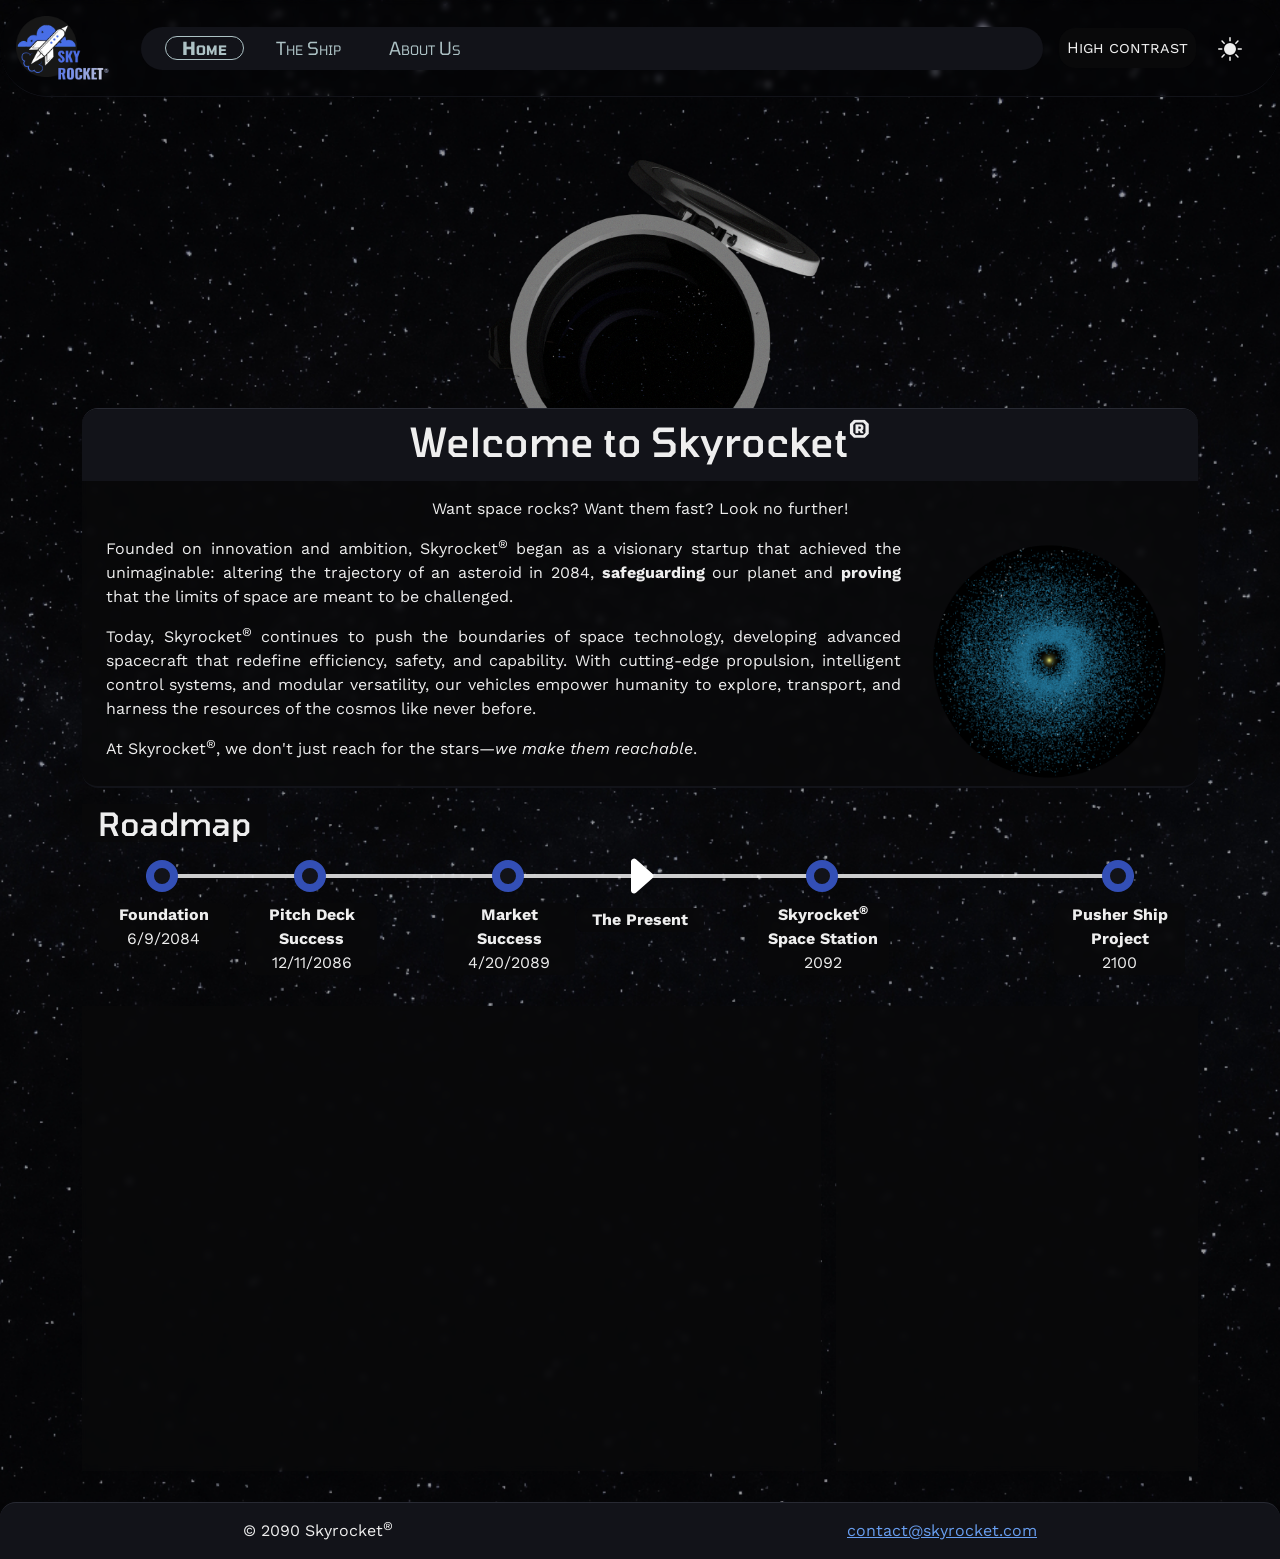
==== index.html @ cefab76b "Printability" ====
<!DOCTYPE html>
<html lang="en">
    <head>
        <meta charset="UTF-8">
        <meta name="viewport" content="width=device-width, initial-scale=1.0">
        
        <link href="https://cdn.jsdelivr.net/npm/bootstrap@5.3.8/dist/css/bootstrap.min.css" rel="stylesheet" integrity="sha384-sRIl4kxILFvY47J16cr9ZwB07vP4J8+LH7qKQnuqkuIAvNWLzeN8tE5YBujZqJLB" crossorigin="anonymous">
        <link rel="stylesheet" href="src/style.css">
        <link rel="stylesheet" href="src/print.css">
        <link rel="shortcut icon" href="./assets/imgs/Icon.png" type="image/x-icon">

        <title>Home - Skyrocket&reg;</title>
    </head>
    <body>
        <nav id="content-btn">
            <a href="#content">Skip to content</a>
        </nav>
        <header id="menu">
            <a href="index.html">
                <img src="./assets/imgs/Logo.png" alt="Image of the logo of Skyrocket&reg;" id="logo">
            </a>
            <nav>
                <ul>
                    <li class="active">
                        <a href="index.html">
                            <span>Home</span>
                            <svg xmlns="http://www.w3.org/2000/svg" width="32" height="32" fill="currentColor" class="bi bi-house-fill" viewBox="0 0 16 16">
                                <path d="M8.707 1.5a1 1 0 0 0-1.414 0L.646 8.146a.5.5 0 0 0 .708.708L8 2.207l6.646 6.647a.5.5 0 0 0 .708-.708L13 5.793V2.5a.5.5 0 0 0-.5-.5h-1a.5.5 0 0 0-.5.5v1.293z"/>
                                <path d="m8 3.293 6 6V13.5a1.5 1.5 0 0 1-1.5 1.5h-9A1.5 1.5 0 0 1 2 13.5V9.293z"/>
                            </svg>
                        </a>
                    </li>
                    <li>
                        <a href="the_ship.html">
                            <span>The Ship</span>
                            <svg xmlns="http://www.w3.org/2000/svg" width="32" height="32" fill="currentColor" class="bi bi-rocket-fill" viewBox="0 0 16 16">
                                <path d="M10.175 1.991c.81 1.312 1.583 3.43 1.778 6.819l1.5 1.83A2.5 2.5 0 0 1 14 12.202V15.5a.5.5 0 0 1-.9.3l-1.125-1.5c-.166-.222-.42-.4-.752-.57-.214-.108-.414-.192-.627-.282l-.196-.083C9.7 13.793 8.85 14 8 14s-1.7-.207-2.4-.635q-.101.044-.198.084c-.211.089-.411.173-.625.281-.332.17-.586.348-.752.57L2.9 15.8a.5.5 0 0 1-.9-.3v-3.298a2.5 2.5 0 0 1 .548-1.562l.004-.005L4.049 8.81c.197-3.323.969-5.434 1.774-6.756.466-.767.94-1.262 1.31-1.57a3.7 3.7 0 0 1 .601-.41A.55.55 0 0 1 8 0c.101 0 .17.027.25.064q.056.025.145.075c.118.066.277.167.463.315.373.297.85.779 1.317 1.537M9.5 6c0-1.105-.672-2-1.5-2s-1.5.895-1.5 2S7.172 8 8 8s1.5-.895 1.5-2"/>
                                <path d="M8 14.5c.5 0 .999-.046 1.479-.139L8.4 15.8a.5.5 0 0 1-.8 0l-1.079-1.439c.48.093.98.139 1.479.139"/>
                            </svg>
                        </a>
                    </li>
                    <li>
                        <a href="about_us.html">
                            <span>About Us</span>
                            <svg xmlns="http://www.w3.org/2000/svg" width="32" height="32" fill="currentColor" class="bi bi-building-fill" viewBox="0 0 16 16">
                                <path d="M3 0a1 1 0 0 0-1 1v14a1 1 0 0 0 1 1h3v-3.5a.5.5 0 0 1 .5-.5h3a.5.5 0 0 1 .5.5V16h3a1 1 0 0 0 1-1V1a1 1 0 0 0-1-1zm1 2.5a.5.5 0 0 1 .5-.5h1a.5.5 0 0 1 .5.5v1a.5.5 0 0 1-.5.5h-1a.5.5 0 0 1-.5-.5zm3 0a.5.5 0 0 1 .5-.5h1a.5.5 0 0 1 .5.5v1a.5.5 0 0 1-.5.5h-1a.5.5 0 0 1-.5-.5zm3.5-.5h1a.5.5 0 0 1 .5.5v1a.5.5 0 0 1-.5.5h-1a.5.5 0 0 1-.5-.5v-1a.5.5 0 0 1 .5-.5M4 5.5a.5.5 0 0 1 .5-.5h1a.5.5 0 0 1 .5.5v1a.5.5 0 0 1-.5.5h-1a.5.5 0 0 1-.5-.5zM7.5 5h1a.5.5 0 0 1 .5.5v1a.5.5 0 0 1-.5.5h-1a.5.5 0 0 1-.5-.5v-1a.5.5 0 0 1 .5-.5m2.5.5a.5.5 0 0 1 .5-.5h1a.5.5 0 0 1 .5.5v1a.5.5 0 0 1-.5.5h-1a.5.5 0 0 1-.5-.5zM4.5 8h1a.5.5 0 0 1 .5.5v1a.5.5 0 0 1-.5.5h-1a.5.5 0 0 1-.5-.5v-1a.5.5 0 0 1 .5-.5m2.5.5a.5.5 0 0 1 .5-.5h1a.5.5 0 0 1 .5.5v1a.5.5 0 0 1-.5.5h-1a.5.5 0 0 1-.5-.5zm3.5-.5h1a.5.5 0 0 1 .5.5v1a.5.5 0 0 1-.5.5h-1a.5.5 0 0 1-.5-.5v-1a.5.5 0 0 1 .5-.5"/>
                            </svg>
                        </a>
                    </li>
                </ul>
            </nav>
            <p>High contrast</p>
            <button id="high-contrast-btn" title="High contrast mode">
                <svg xmlns="http://www.w3.org/2000/svg" width="24" height="24" fill="currentColor" class="bi bi-sun-fill" viewBox="0 0 16 16">
                    <path d="M8 12a4 4 0 1 0 0-8 4 4 0 0 0 0 8M8 0a.5.5 0 0 1 .5.5v2a.5.5 0 0 1-1 0v-2A.5.5 0 0 1 8 0m0 13a.5.5 0 0 1 .5.5v2a.5.5 0 0 1-1 0v-2A.5.5 0 0 1 8 13m8-5a.5.5 0 0 1-.5.5h-2a.5.5 0 0 1 0-1h2a.5.5 0 0 1 .5.5M3 8a.5.5 0 0 1-.5.5h-2a.5.5 0 0 1 0-1h2A.5.5 0 0 1 3 8m10.657-5.657a.5.5 0 0 1 0 .707l-1.414 1.415a.5.5 0 1 1-.707-.708l1.414-1.414a.5.5 0 0 1 .707 0m-9.193 9.193a.5.5 0 0 1 0 .707L3.05 13.657a.5.5 0 0 1-.707-.707l1.414-1.414a.5.5 0 0 1 .707 0m9.193 2.121a.5.5 0 0 1-.707 0l-1.414-1.414a.5.5 0 0 1 .707-.707l1.414 1.414a.5.5 0 0 1 0 .707M4.464 4.465a.5.5 0 0 1-.707 0L2.343 3.05a.5.5 0 1 1 .707-.707l1.414 1.414a.5.5 0 0 1 0 .708"/>
                </svg>
            </button>
        </header>

        <main id="content" class="container">
            <div class="row g-3 border-xl">

                <div class="d-none d-lg-block lens">
                    <img src="./assets/imgs/Lens.png" alt="Image of a lens of the Laser Beam">
                    <img src="./assets/imgs/LensActive.png" alt="Image of a lens of the Laser Beam while active">
                </div>
                <div class="col-12">

                    <section class="section-card text-justify">
                        <header>
                            <h1>Welcome to Skyrocket<sup>&reg;</sup></h1>
                        </header>
                        <div class="px-4 mt-3 row">
                            <p class="text-center">Want space rocks? Want them fast? Look no further!</p>
                            <div class="col-12 col-lg-9">
                                <p>Founded on innovation and ambition, Skyrocket<sup>&reg;</sup> began as a visionary startup that achieved the unimaginable: altering the trajectory of an asteroid in 2084, <strong>safeguarding</strong> our planet and <strong>proving</strong> that the limits of space are meant to be challenged.</p>
                                <p>Today, Skyrocket<sup>&reg;</sup> continues to push the boundaries of space technology, developing advanced spacecraft that redefine efficiency, safety, and capability. With cutting-edge propulsion, intelligent control systems, and modular versatility, our vehicles empower humanity to explore, transport, and harness the resources of the cosmos like never before.</p>
                                <p>At Skyrocket<sup>&reg;</sup>, we don't just reach for the stars—<em>we make them reachable</em>.</p>
                            </div>
                            <div class="col-12 col-lg-3">
                                <a href="./assets/imgs/Asteroids.png" target="_blank" class="zoom-image">
                                    <img src="./assets/imgs/Asteroids.png" alt="Image that highlights the asteroids of the Solar System" class="img-fluid h-100 d-block m-auto">
                                </a>
                            </div>
                        </div>
                    </section>
                </div>

                <section class="col-12">
                    <header class="blur-bg">
                        <h2>Roadmap</h2>
                    </header>
                    <div class="roadmap">
                        <hr id="timeline-horizontal">
                        <div id="timeline-vertical"></div>
                        <article class="event event-point" id="event1">
                            <div class="event-description">
                                <p>Foundation</p>
                                <p><time datetime="2084-06-09">6/9/2084</time></p>
                            </div>
                        </article>
                        <article class="event event-point" id="event2">
                            <div class="event-description">
                                <p>Pitch Deck Success</p>
                                <p><time datetime="2086-12-11">12/11/2086</time></p>
                            </div>
                        </article>
                        <article class="event event-point" id="event3">
                            <div class="event-description">
                                <p>Market Success</p>
                                <p><time datetime="2089-04-20">4/20/2089</time></p>
                            </div>
                        </article>
                        <article class="event" id="event-current">
                            <svg xmlns="http://www.w3.org/2000/svg" width="16" height="16" class="bi bi-caret-right-fill dont-print" viewBox="0 0 16 16">
                                <path d="m12.14 8.753-5.482 4.796c-.646.566-1.658.106-1.658-.753V3.204a1 1 0 0 1 1.659-.753l5.48 4.796a1 1 0 0 1 0 1.506z"/>
                            </svg>
                            <div class="event-description">
                                <p>The Present</p>
                            </div>
                        </article>
                        <article class="event event-point" id="event4">
                            <div class="event-description">
                                <p>Skyrocket<sup>&reg;</sup> Space Station</p>
                                <p><time datetime="2092">2092</time></p>
                            </div>
                        </article>
                        <article class="event event-point" id="event5">
                            <div class="event-description">
                                <p>Pusher Ship Project</p>
                                <p><time datetime="2100">2100</time></p>
                            </div>
                        </article>
                    </div>
                </section>
                
                <div class="col-12 col-xl-8">
                    <section class="section-card">
                        <header>
                            <h2>Our Product</h2>
                        </header>
                        <div class="row g-0">
                            <div class="col-12 col-lg-7">
                                <a href="./assets/imgs/Spaceship-BeautyShot.png" target="_blank" class="zoom-image">
                                    <img src="./assets/imgs/Spaceship-BeautyShot.png" alt="Image of the advertised spaceship" class="img-fluid h-100 content-border object-fit-cover">
                                </a>
                            </div>
                            <div class="col-12 col-lg-5 px-4">
                                <h3 class="mt-2">Flux Overflow</h3>
                                <p>The Flux Overflow class deep space unmanned mining-transportation space vehicle is the <strong>most cost-efficient</strong> ship on the market.</p>
                                <ul>
                                    <li>Nuclear propulsion</li>
                                    <li><abbr title="Artificial Intelligence">AI</abbr> & manual control</li>
                                    <li>20 km/s <abbr title="Change in velocity">&Delta;v</abbr></li>
                                    <li>Push & tug engine modes</li>
                                    <li>Retractable radiators</li>
                                </ul>
                            </div>
                        </div>
                    </section>
                </div>

                <div class="col-md-6 mx-auto col-xl-4">
                    <section class="section-card">
                        <header>
                            <h2>Our Offers</h2>
                        </header>
                        <div class="px-4 pt-2">
                            <p class="mb-0">Now <strong>only</strong></p>
                            <p class="ms-5 mb-2"><span class="cost-text"><strong>$4200M</strong></span> per ship</p>
                            <button class="button buy-button ms-5">BUY</button>
                            <hr>
                            <p class="mb-0">Or rent it for</p>
                            <p class="cost-text ms-5 mb-2"><strong>$1.5M/day*</strong></p>
                            <button class="button rent-button ms-5">RENT</button>
                            <p class="footnote mt-3">*Potential post-rent repair costs not accounted.</p>
                        </div>
                    </section>
                </div>

            </div>
        </main>

        <footer>
            <p>&copy; 2090 Skyrocket<sup>&reg;</sup></p>
            <address>
                <a href="mailto:contact@skyrocket.com">contact@skyrocket.com</a>
            </address>
        </footer>

        <script src="https://cdn.jsdelivr.net/npm/bootstrap@5.3.8/dist/js/bootstrap.bundle.min.js" integrity="sha384-FKyoEForCGlyvwx9Hj09JcYn3nv7wiPVlz7YYwJrWVcXK/BmnVDxM+D2scQbITxI" crossorigin="anonymous"></script>
        <script src="src/main.js"></script>
    </body>
</html>
---- src/style.css ----
/* Fonts import */
@import url('https://fonts.googleapis.com/css2?family=Libre+Barcode+128+Text&family=Tomorrow:ital,wght@0,400;0,700;1,400;1,700&family=Work+Sans:ital,wght@0,100..900;1,100..900&display=swap');

/* md from below: 767px */
/* lg from below: 991px */
/* lg from above: 992px */

/* #region Variables */
:root
{
    --bg-color: #09090A;
    --bg-color-transparent: rgba(9, 9, 10, 0.8);
    --bg-dark-grey-color: #121319;
    --bg-light-grey-color: #282a33;

    --text-color: #eee;
    --text-muted-color: #adc2c5;

    --primary-dark-color: #334fb6;
    --primary-color: #689ef0;
    --primary-light-color: #85dbf5;

    --secondary-color: #a675e7;

    --transition-length: 150ms;

    --font-size: 1rem;
    --font-size-large: 1.125rem;
    --font-size-giga: 3rem;

    --font: "Work Sans", Arial, sans-serif;
    --font-futuristic: "Tomorrow", Arial, sans-serif;
    --font-barcode: "Libre Barcode 128 Text", Arial, sans-serif;

    --bg-blur: blur(.2rem);

    --timeline-border-color: white;
}
.high-contrast
{
    --bg-color-transparent: rgba(0, 0, 0, 1);
    
    --text-color: #4cecff;
    --text-muted-color: #00ccff;
    
    --primary-dark-color: #ff8800;
    --primary-color: #ffa600;
    --primary-light-color: #ffee00;

    --font-size: 1.125rem;
    --font-size-large: 1.25rem;
}
/* #endregion */

/* #region Global */
::selection
{
    background-color: var(--primary-color);
    color: #000;
}
.high-contrast ::selection
{
    background-color: var(--primary-color);
}

body
{
    display: flex;
    flex-direction: column;
    min-height: 100vh;

    background-color: var(--bg-color); /* Ha nem töltene be a kép, az ember nem fog megvakulni. */
    background-image: url(./../assets/imgs/Space.jpg);
    background-position: top;
    background-size: cover;

    color: var(--text-color);
    font-family: var(--font);
}
main
{
    /* A footer így mindig legalul lesz. */
    flex: 1;
}

h1, h2, h3, nav
{
    font-family: var(--font-futuristic);
}
p, a, li
{
    font-size: var(--font-size);
}
.high-contrast h1, .high-contrast h2, .high-contrast h3
{
    color: var(--primary-light-color);
}
/* #endregion */

#content
{
    margin-top: 3rem;
}
#content-btn a
{
    position: absolute;
    left    : -9999px;
    margin-left: 5rem;
    font-size: var(--font-size-large);
}
#content-btn a:focus
{
    position: static;
}

.section-card
{
    border-bottom: .15rem solid var(--bg-dark-grey-color);
    border-top: .1rem solid var(--bg-light-grey-color);
    border-radius: 1rem;
    height: 100%;
    
    overflow: hidden;
    background-color: var(--bg-color-transparent);
    backdrop-filter: var(--bg-blur);
}
.high-contrast .section-card
{
    border-color: white;
}
.section-card header
{
    padding: .5rem;

    background-color: var(--bg-dark-grey-color);
    text-align: center;
}
.blur-bg
{
    width: fit-content;
    padding: 0 1rem;
    
    background-color: var(--bg-color-transparent);
    backdrop-filter: var(--bg-blur);
}
.content-border
{
    border: 1px inset var(--bg-light-grey-color);
}
.text-justify
{
    text-align: justify;
}

hr
{
    border-top: .3rem dashed var(--bg-light-grey-color);
    border-radius: 1rem;
    opacity: .5;
}

/* Links */
a:link
{
    color: var(--primary-color);
}
a:visited
{
    color: var(--secondary-color);
}
a:hover, a:active
{
    color: var(--primary-light-color);
}

footer
{
    display: flex;
    justify-content: space-around;
    width: 100%;
    padding: 1rem;
    margin-top: 2rem;
    border-top: .1rem solid var(--bg-light-grey-color);
    border-top-left-radius: 1rem;
    border-top-right-radius: 1rem;

    background-color: var(--bg-dark-grey-color);
}
footer p, footer address
{
    margin: 0;
}

video
{
    width: 100%;
}

.zoom-image:hover img
{
    opacity: .8;
    border: 1px solid white;

    cursor: zoom-in;
}

/* #region About Us */
form
{
    width: fit-content;
    margin: auto;
}
input, textarea
{
    padding: .2rem .5rem;
    border: none;
    border-top: .1rem solid var(--bg-light-grey-color);
    border-bottom: .15rem solid var(--bg-light-grey-color);
    border-radius: .5rem;
    max-width: 40rem;

    color: var(--text-color);
    background-color: var(--bg-dark-grey-color);
}
textarea
{
    width: 100%;
    min-height: 7rem;
}
::placeholder
{
    color: var(--text-muted-color);
}
input[type=submit]
{
    display: block;
    margin-left: auto;
    padding: .5rem 3rem;
    width: fit-content;

    background-color: var(--primary-dark-color);
}
input[type=submit]:hover
{
    background-color: var(--primary-color);
}
.high-contrast input[type=submit]
{
    color: #000;
}
.vertical-group
{
    display: flex;
    flex-direction: column;
    align-items: start;
}
.horizontal-group
{
    display: flex;
}
.horizontal-group label
{
    margin-left: .5rem;
}
/* #endregion */

/* #region The Ship */
figure
{
    display: flex;
    flex-direction: column;
    justify-content: center;
}
figcaption
{
    margin-top: 1rem;

    color: var(--text-muted-color);
    text-align: end;
}
@media screen and (max-width: 767px)
{
    figure
    {
        position: relative;
        max-height: 10rem;
        overflow: hidden;
    }
    figcaption
    {
        position: absolute;
        top: 0;
        left: 1rem;
        padding: .5rem;
        border-radius: .5rem;
        width: 80%;

        color: var(--text-color);
        text-align: start;
        background-color: var(--bg-color-transparent);
        backdrop-filter: var(--bg-blur);
    }
}

details
{
    margin-bottom: 1rem;
}
summary
{
    border-radius: .5rem;
    padding: 0 .5rem;

    transition: var(--transition-length);
    background-color: var(--bg-dark-grey-color);
}
summary:hover, summary:focus
{
    background-color: var(--bg-light-grey-color);
}

table, th, td
{
    border: 1px solid white;
}
th, td
{
    padding: .5rem;
    min-width: 6rem;
}
thead th
{
    text-align: end;
}
tbody td
{
    text-align: center;
}
caption
{
    color: var(--text-color);
}

/* #endregion */

/* #region Offers */
.section-card p.footnote
{
    color: var(--text-muted-color);
    text-align: end;
    font-style: italic;
}

.cost-text
{
    font-family: var(--font-futuristic);
    font-size: var(--font-size-large);
    letter-spacing: .2rem;
}
.button
{
    border: none;
    border-radius: .5rem;
    
    transition: var(--transition-length);

    color: var(--text-color);
    font-family: var(--font-barcode);
    font-size: var(--font-size-giga);
}
.buy-button
{
    padding: .2rem 4rem;
    background-color: var(--primary-dark-color);
}
.buy-button:hover
{
    background-color: var(--primary-color);
}
.high-contrast .buy-button
{
    color: #000;
}
.high-contrast .button
{
    font-family: var(--font-futuristic);
    font-weight: bold;
}
.rent-button
{
    padding: 0 4rem;
    border: .2rem solid var(--primary-dark-color);
    background-color: var(--bg-color);
}
.rent-button:hover
{
    border-color: var(--primary-color);
    background-color: var(--bg-light-grey-color);
}
/* #endregion */

/* #region Navbar */
#menu
{
    position: sticky;
    top: 0;
    margin: 0 0rem;
    display: flex;
    align-items: center;

    z-index: 1;
    user-select: none;

    backdrop-filter: var(--bg-blur);
    border-bottom: .1rem solid var(--bg-dark-grey-color);
    border-radius: 3rem;
    text-wrap: nowrap;
}
#logo:hover
{
    transition: var(--transition-length);
    opacity: .9;
    filter: drop-shadow(0 0 1.5rem var(--primary-dark-color));
}
#menu img
{
    height: 4rem;
    margin: 1rem;
}

nav
{
    width: 100%;
}
nav ul
{
    display: flex;
    gap: 1rem;

    margin: 0 1rem;
    padding: .5rem 1.5rem;
    border-radius: 2rem;

    background-color: var(--bg-dark-grey-color);
}
nav li
{
    list-style-type: none;
    display: inline-block;
}
nav a:link, nav a:visited
{
    padding: 0 1rem;
    border-radius: 1rem;

    color: var(--text-muted-color);
    font-variant: small-caps;
    font-size: var(--font-size-large);
    text-decoration: none;
}
nav a:hover, nav a:active
{
    color: var(--text-color);
}
nav li.active a
{
    font-weight: bold;
    border: .1rem solid var(--text-muted-color);
}
nav li a svg
{
    display: none;
}

#menu p
{
    position: relative;
    top: .5rem;
    margin-right: 1rem;
    padding: .5rem;
    border-radius: 1rem;

    background-color: var(--bg-color);
    font-variant: small-caps;
    text-align: end;
}
#high-contrast-btn
{
    margin-right: 2rem;
    border: none;

    background-color: transparent;
    color: var(--text-color);
}
#high-contrast-btn:hover
{
    color: var(--primary-light-color);
}

@media screen and (max-width: 767px)
{
    #menu
    {
        position: fixed;
        top: auto;
        bottom: 0;
        width: 100%;

        border-top: .15rem solid var(--bg-light-grey-color);
    }
    #menu p
    {
        display: none;
    }
    #menu img
    {
        height: 2rem;
        margin: .5rem;
    }

    nav ul
    {
        gap: 0;
        justify-content: space-around;
    }
    nav a:link, nav a:visited
    {
        padding: 0;
    }
    nav li.active a
    {
        border: none;
    }
    nav a span
    {
        display: none;
    }
    nav li.active
    {
        border: .2rem solid var(--text-muted-color);
    }
    nav li
    {
        padding: .3rem;
        border: .2rem solid transparent;
        border-radius: 100%;
    }
    nav li a svg
    {
        display: block;
    }

    footer
    {
        padding-bottom: 5rem;
    }
}
/* #endregion */

/* #region Lens images */
.lens
{
    padding: 0;
    position: relative;
    bottom: -1rem;
    display: block;
    margin: auto;
    width: 33%;
}
.lens img
{
    display: block;
    width: 100%;
    margin: auto;
}
.lens img:last-of-type
{
    position: absolute;
    top: 0;
    left: 0;

    opacity: 0;
    transition: var(--transition-length);
}
.lens img:last-of-type:hover
{
    opacity: 1;
}
/* #endregion */

/* #region Roadmap */
.event .event-description p:first-of-type
{
    font-weight: bold;
}
@media screen and (max-width: 991px)
{
    .roadmap
    {
        position: relative;
        margin: 0 1rem 2rem 1rem;
    }
    .roadmap #timeline-horizontal
    {
        display: none;
    }
    #timeline-vertical
    {
        position: absolute;
        width: .4rem;
        height: calc(3rem + 4rem * 5);
        border-radius: 1rem;

        background-color: var(--timeline-border-color);
        opacity: .8;
    }
    .event
    {
        margin-left: 1rem;
        border-radius: .5rem;

        background-color: var(--bg-color-transparent);
        backdrop-filter: var(--bg-blur);
    }
    #event-current svg
    {
        display: none;
    }
    .event .event-description
    {
        padding: .5rem;
        border-bottom: .1rem solid var(--bg-light-grey-color);
        border-radius: .5rem;
    }
    .event .event-description p
    {
        margin: 0;
    }
}
@media screen and (min-width: 992px)
{
    .roadmap
    {
        position: relative;
        margin: 2rem 4rem 7rem 4rem;
    }
    .roadmap #timeline-horizontal
    {
        display: block;
        border-color: var(--timeline-border-color);
        border-style: solid;
        opacity: .8;
    }
    .event-point
    {
        border-radius: 100%;

        background-color: var(--bg-dark-grey-color);
        border: .5rem solid var(--primary-dark-color);
    }
    .event
    {
        position: absolute;
        top: -.9rem;
        width: 2rem;
        height: 2rem;
    }
    .event .event-description
    {
        position: relative;
        top: 2.2rem;
        left: -3.5rem;
        width: 8.2rem;
        border-radius: .5rem;
        
        background-color: var(--bg-color-transparent);
        backdrop-filter: var(--bg-blur);
    }
    .event .event-description p
    {
        margin: 0;
        padding: 0 .2rem;

        text-align: center;
    }
    #event-current
    {
        left: calc(50% - 1rem);
    }
    #event-current .event-description
    {
        position: relative;
        top: 0;
        left: -3rem;
        width: 8rem;
        border-radius: .5rem;

        background-color: var(--bg-color-transparent);
        backdrop-filter: var(--bg-blur);
    }
    #event-current .event-description p
    {
        margin: 0;
        padding: 0 .2rem;

        text-align: center;
        font-weight: bold;
    }
    #event-current svg
    {
        width: 3rem;
        height: 3rem;
        position: relative;
        top: -.5rem;
        left: calc(50% - 1.5rem);
        
        fill: var(--timeline-border-color);
    }
    #event1
    {
        left: 0;
    }
    #event2
    {
        left: calc(15%);
    }
    #event3
    {
        left: calc(35%);
    }
    #event4
    {
        left: calc(70% - 2rem);
    }
    #event5
    {
        left: calc(100% - 2rem);
    }
}
/* #endregion */
---- src/print.css ----
@media print
{
    img
    {
        margin: auto;
        max-height: 15rem;
        width: fit-content;
    }
    table, td, th
    {
        border: .2rem solid black;
    }

    .dont-print, #menu, footer, video
    {
        display: none;
    }
    .rent-button
    {
        border: none;
    }

    .event .event-description
    {
        padding: 0;
    }
    #content-btn
    {
        display: none;
    }
    #content
    {
        margin-top: 0;
    }
}
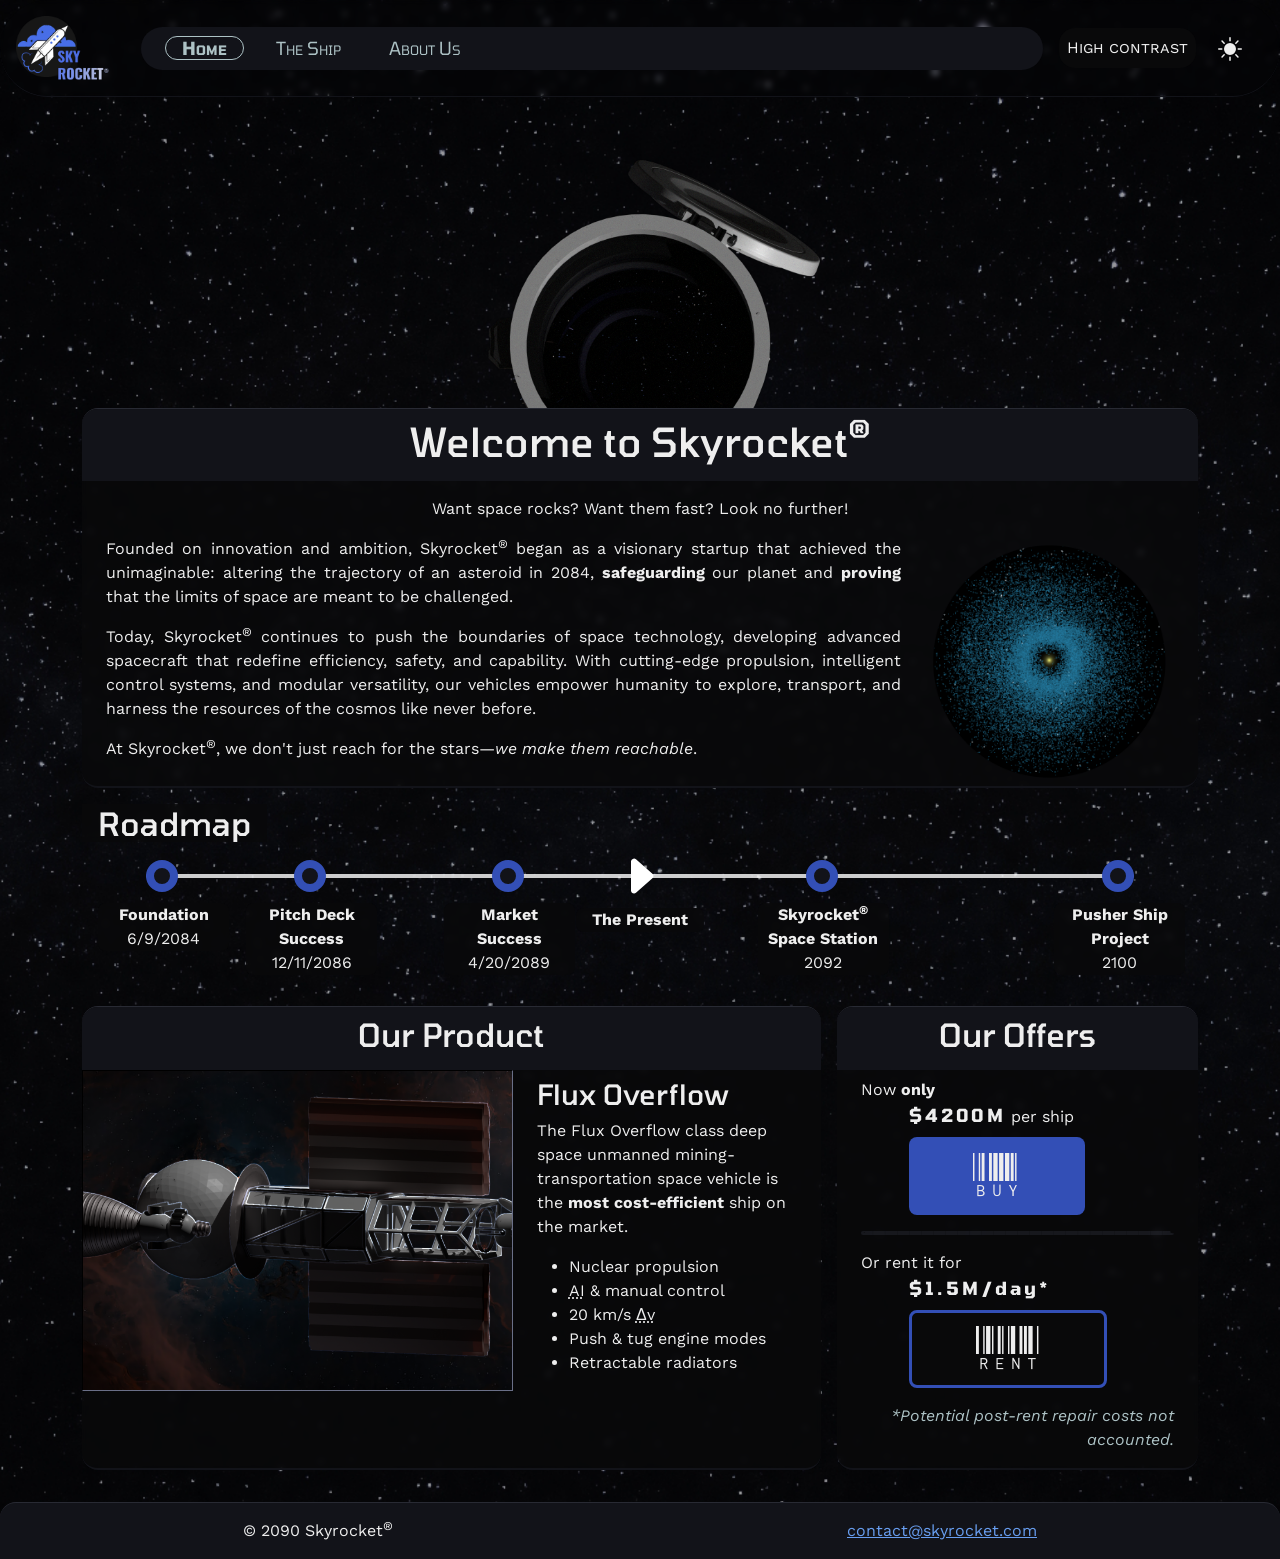
==== commit b5b61dbf: "Fixing things" ====
--- a/index.html
+++ b/index.html
@@ -64,8 +64,8 @@
                     <img src="./assets/imgs/Lens.png" alt="Image of a lens of the Laser Beam">
                     <img src="./assets/imgs/LensActive.png" alt="Image of a lens of the Laser Beam while active">
                 </div>
-                <div class="col-12">
 
+                <article class="col-12">
                     <section class="section-card text-justify">
                         <header>
                             <h1>Welcome to Skyrocket<sup>&reg;</sup></h1>
@@ -79,12 +79,12 @@
                             </div>
                             <div class="col-12 col-lg-3">
                                 <a href="./assets/imgs/Asteroids.png" target="_blank" class="zoom-image">
-                                    <img src="./assets/imgs/Asteroids.png" alt="Image that highlights the asteroids of the Solar System" class="img-fluid h-100 d-block m-auto">
+                                    <img src="./assets/imgs/Asteroids.png" alt="Image that highlights the asteroids of the Solar System" class="img-fluid d-block m-auto">
                                 </a>
                             </div>
                         </div>
                     </section>
-                </div>
+                </article>
 
                 <section class="col-12">
                     <header class="blur-bg">
@@ -134,7 +134,7 @@
                     </div>
                 </section>
                 
-                <div class="col-12 col-xl-8">
+                <article class="col-12 col-xl-8">
                     <section class="section-card">
                         <header>
                             <h2>Our Product</h2>
@@ -158,9 +158,9 @@
                             </div>
                         </div>
                     </section>
-                </div>
+                </article>
 
-                <div class="col-md-6 mx-auto col-xl-4">
+                <article class="col-md-6 mx-auto col-xl-4">
                     <section class="section-card">
                         <header>
                             <h2>Our Offers</h2>
@@ -176,7 +176,7 @@
                             <p class="footnote mt-3">*Potential post-rent repair costs not accounted.</p>
                         </div>
                     </section>
-                </div>
+                </article>
 
             </div>
         </main>
--- a/src/style.css
+++ b/src/style.css
@@ -233,8 +233,6 @@
 }
 input[type=submit]
 {
-    display: block;
-    margin-left: auto;
     padding: .5rem 3rem;
     width: fit-content;
 
@@ -247,6 +245,24 @@
 .high-contrast input[type=submit]
 {
     color: #000;
+}
+input[type=button]
+{
+    padding: .3rem 2rem;
+    border: .2rem solid var(--text-color);
+    background-color: var(--bg-color);
+}
+input[type=button]:hover
+{
+    border-color: var(--text-muted-color);
+    background-color: var(--bg-dark-grey-color);
+}
+.button-group
+{
+    display: flex;
+    flex-wrap: wrap;
+    justify-content: end;
+    gap: 1rem;
 }
 .vertical-group
 {
--- a/src/print.css
+++ b/src/print.css
@@ -4,7 +4,7 @@
     {
         margin: auto;
         max-height: 15rem;
-        width: fit-content;
+        max-width: 15rem;
     }
     table, td, th
     {
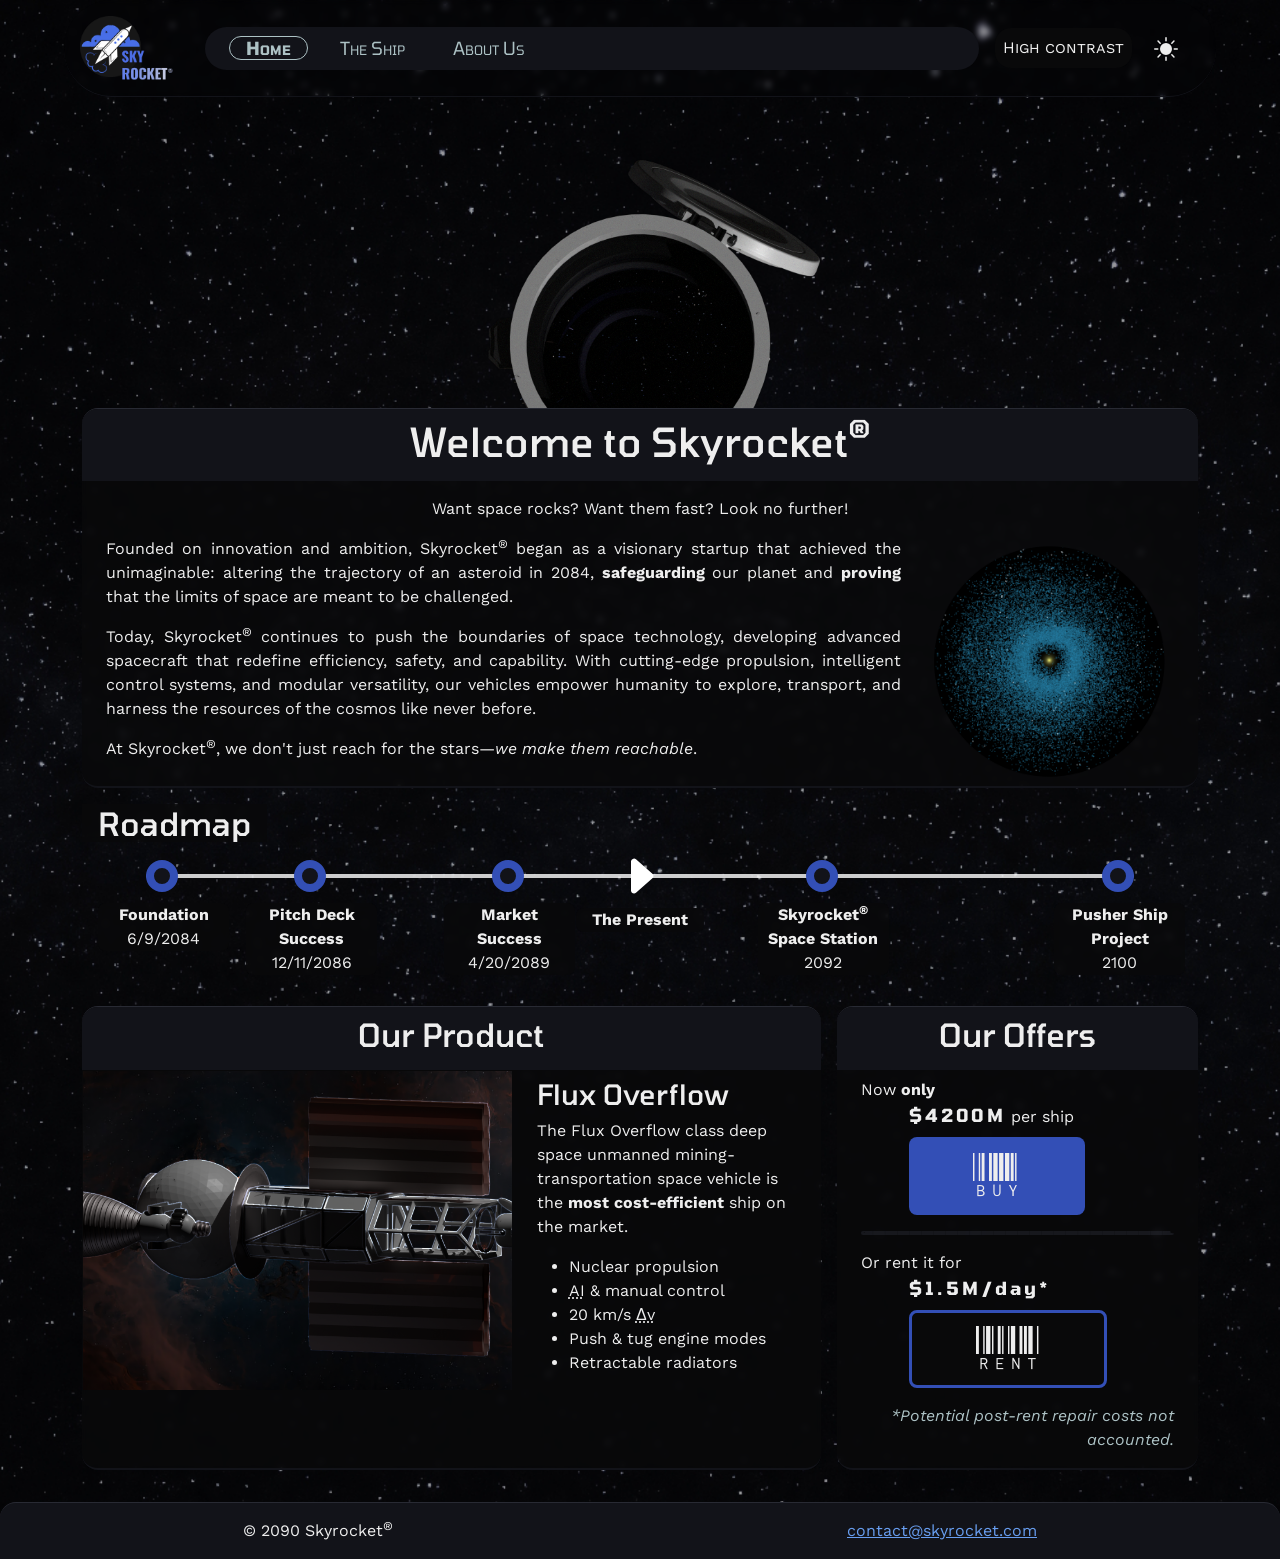
==== commit f7491d8c: "Starting Bootstrap fix" ====
--- a/index.html
+++ b/index.html
@@ -57,7 +57,7 @@
             </button>
         </header>
 
-        <main id="content" class="container">
+        <main id="content" class="container-fluid container-lg">
             <div class="row g-3 border-xl">
 
                 <div class="d-none d-lg-block lens">
--- a/src/style.css
+++ b/src/style.css
@@ -196,10 +196,14 @@
     width: 100%;
 }
 
+.zoom-image img
+{
+    border: .1rem solid transparent;
+}
 .zoom-image:hover img
 {
     opacity: .8;
-    border: 1px solid white;
+    border: .1rem solid white;
 
     cursor: zoom-in;
 }
@@ -569,6 +573,13 @@
     footer
     {
         padding-bottom: 5rem;
+    }
+}
+@media screen and (min-width: 992px)
+{
+    #menu
+    {
+        margin: 0 4rem;
     }
 }
 /* #endregion */
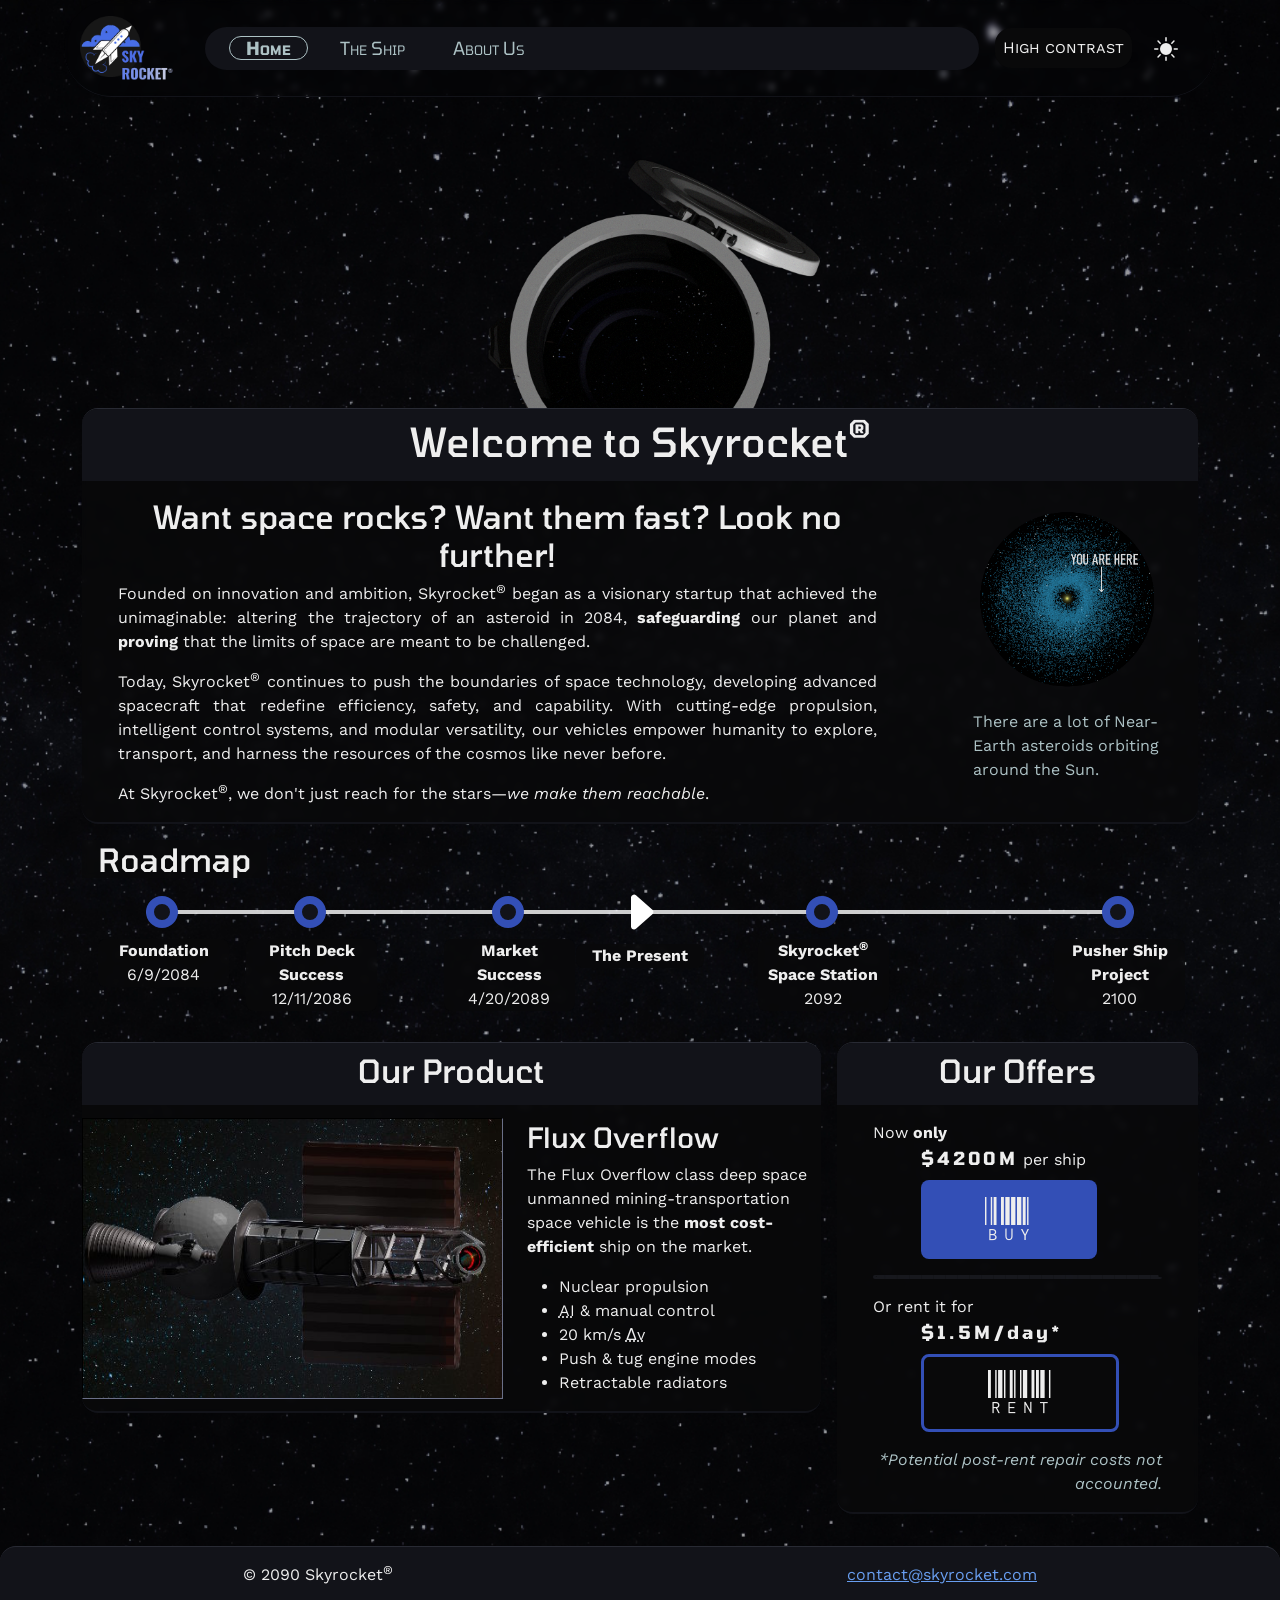
==== commit 1f31e106: "Fixing the home page" ====
--- a/index.html
+++ b/index.html
@@ -58,95 +58,102 @@
         </header>
 
         <main id="content" class="container-fluid container-lg">
-            <div class="row g-3 border-xl">
-
-                <div class="d-none d-lg-block lens">
+            <div class="row g-3">
+
+                <!-- Interactive laser lens visual -->
+                <div class="col-12 d-none d-lg-block lens">
                     <img src="./assets/imgs/Lens.png" alt="Image of a lens of the Laser Beam">
                     <img src="./assets/imgs/LensActive.png" alt="Image of a lens of the Laser Beam while active">
-                </div>
-
-                <article class="col-12">
-                    <section class="section-card text-justify">
-                        <header>
-                            <h1>Welcome to Skyrocket<sup>&reg;</sup></h1>
-                        </header>
-                        <div class="px-4 mt-3 row">
-                            <p class="text-center">Want space rocks? Want them fast? Look no further!</p>
-                            <div class="col-12 col-lg-9">
+                </div> <!-- col -->
+
+                <!-- Introduction -->
+                <div class="col-12">
+                    <article class="content-card text-justify">
+                        <div class="row">
+                            <header class="col-12">
+                                <h1>Welcome to Skyrocket<sup>&reg;</sup></h1>
+                            </header> <!-- col -->
+                            <section class="col-12 col-lg-9 px-5 pt-3">
+                                <h2 class="text-center">Want space rocks? Want them fast? Look no further!</h2>
                                 <p>Founded on innovation and ambition, Skyrocket<sup>&reg;</sup> began as a visionary startup that achieved the unimaginable: altering the trajectory of an asteroid in 2084, <strong>safeguarding</strong> our planet and <strong>proving</strong> that the limits of space are meant to be challenged.</p>
                                 <p>Today, Skyrocket<sup>&reg;</sup> continues to push the boundaries of space technology, developing advanced spacecraft that redefine efficiency, safety, and capability. With cutting-edge propulsion, intelligent control systems, and modular versatility, our vehicles empower humanity to explore, transport, and harness the resources of the cosmos like never before.</p>
                                 <p>At Skyrocket<sup>&reg;</sup>, we don't just reach for the stars—<em>we make them reachable</em>.</p>
-                            </div>
-                            <div class="col-12 col-lg-3">
-                                <a href="./assets/imgs/Asteroids.png" target="_blank" class="zoom-image">
-                                    <img src="./assets/imgs/Asteroids.png" alt="Image that highlights the asteroids of the Solar System" class="img-fluid d-block m-auto">
-                                </a>
-                            </div>
-                        </div>
-                    </section>
-                </article>
-
-                <section class="col-12">
+                            </section> <!-- col -->
+                            <aside class="col-12 col-sm-5 col-lg-3 m-auto px-5">
+                                <figure>
+                                    <a href="./assets/imgs/Asteroids.png" target="_blank" class="zoom-image">
+                                        <img src="./assets/imgs/Asteroids-Thumbnail.png" alt="Image that highlights how many asteroids there are in the Solar System" class="img-fluid d-block m-auto content-border-transparent">
+                                    </a>
+                                    <figcaption>There are a lot of Near-Earth asteroids orbiting around the Sun.</figcaption>
+                                </figure>
+                            </aside> <!-- col -->
+                        </div> <!-- row -->
+                    </article>
+                </div> <!-- col -->
+
+                <!-- Roadmap -->
+                <article class="col-12">
                     <header class="blur-bg">
                         <h2>Roadmap</h2>
                     </header>
-                    <div class="roadmap">
+                    <div id="roadmap">
                         <hr id="timeline-horizontal">
                         <div id="timeline-vertical"></div>
-                        <article class="event event-point" id="event1">
+                        <div class="event event-point" id="event1">
                             <div class="event-description">
                                 <p>Foundation</p>
                                 <p><time datetime="2084-06-09">6/9/2084</time></p>
                             </div>
-                        </article>
-                        <article class="event event-point" id="event2">
+                        </div>
+                        <div class="event event-point" id="event2">
                             <div class="event-description">
                                 <p>Pitch Deck Success</p>
                                 <p><time datetime="2086-12-11">12/11/2086</time></p>
                             </div>
-                        </article>
-                        <article class="event event-point" id="event3">
+                        </div>
+                        <div class="event event-point" id="event3">
                             <div class="event-description">
                                 <p>Market Success</p>
                                 <p><time datetime="2089-04-20">4/20/2089</time></p>
                             </div>
-                        </article>
-                        <article class="event" id="event-current">
+                        </div>
+                        <div class="event" id="event-current">
                             <svg xmlns="http://www.w3.org/2000/svg" width="16" height="16" class="bi bi-caret-right-fill dont-print" viewBox="0 0 16 16">
                                 <path d="m12.14 8.753-5.482 4.796c-.646.566-1.658.106-1.658-.753V3.204a1 1 0 0 1 1.659-.753l5.48 4.796a1 1 0 0 1 0 1.506z"/>
                             </svg>
                             <div class="event-description">
                                 <p>The Present</p>
                             </div>
-                        </article>
-                        <article class="event event-point" id="event4">
+                        </div>
+                        <div class="event event-point" id="event4">
                             <div class="event-description">
                                 <p>Skyrocket<sup>&reg;</sup> Space Station</p>
                                 <p><time datetime="2092">2092</time></p>
                             </div>
-                        </article>
-                        <article class="event event-point" id="event5">
+                        </div>
+                        <div class="event event-point" id="event5">
                             <div class="event-description">
                                 <p>Pusher Ship Project</p>
                                 <p><time datetime="2100">2100</time></p>
                             </div>
-                        </article>
+                        </div>
                     </div>
-                </section>
+                </article> <!-- col -->
                 
-                <article class="col-12 col-xl-8">
-                    <section class="section-card">
-                        <header>
-                            <h2>Our Product</h2>
-                        </header>
-                        <div class="row g-0">
-                            <div class="col-12 col-lg-7">
+                <!-- Our Product -->
+                <div class="col-12 col-xl-8">
+                    <article class="content-card">
+                        <div class="row">
+                            <header class="col-12">
+                                <h2>Our Product</h2>
+                            </header> <!-- col -->
+                            <div class="col-12 col-sm-8 col-lg-7 m-auto">
                                 <a href="./assets/imgs/Spaceship-BeautyShot.png" target="_blank" class="zoom-image">
-                                    <img src="./assets/imgs/Spaceship-BeautyShot.png" alt="Image of the advertised spaceship" class="img-fluid h-100 content-border object-fit-cover">
+                                    <img src="./assets/imgs/Spaceship-BeautyShot-Thumbnail.jpg" alt="Image of the advertised spaceship" class="img-fluid w-100 content-border">
                                 </a>
-                            </div>
-                            <div class="col-12 col-lg-5 px-4">
-                                <h3 class="mt-2">Flux Overflow</h3>
+                            </div> <!-- col -->
+                            <section class="col-12 col-lg-5">
+                                <h3 class="mt-3">Flux Overflow</h3>
                                 <p>The Flux Overflow class deep space unmanned mining-transportation space vehicle is the <strong>most cost-efficient</strong> ship on the market.</p>
                                 <ul>
                                     <li>Nuclear propulsion</li>
@@ -155,28 +162,31 @@
                                     <li>Push & tug engine modes</li>
                                     <li>Retractable radiators</li>
                                 </ul>
-                            </div>
-                        </div>
-                    </section>
-                </article>
-
-                <article class="col-md-6 mx-auto col-xl-4">
-                    <section class="section-card">
-                        <header>
-                            <h2>Our Offers</h2>
-                        </header>
-                        <div class="px-4 pt-2">
-                            <p class="mb-0">Now <strong>only</strong></p>
-                            <p class="ms-5 mb-2"><span class="cost-text"><strong>$4200M</strong></span> per ship</p>
-                            <button class="button buy-button ms-5">BUY</button>
-                            <hr>
-                            <p class="mb-0">Or rent it for</p>
-                            <p class="cost-text ms-5 mb-2"><strong>$1.5M/day*</strong></p>
-                            <button class="button rent-button ms-5">RENT</button>
-                            <p class="footnote mt-3">*Potential post-rent repair costs not accounted.</p>
-                        </div>
-                    </section>
-                </article>
+                            </section> <!-- col -->
+                        </div> <!-- row -->
+                    </article>
+                </div> <!-- col -->
+
+                <!-- Our Offers -->
+                <div class="col-md-6 mx-auto col-xl-4">
+                    <article class="content-card">
+                        <div class="row">
+                            <header class="col-12">
+                                <h2>Our Offers</h2>
+                            </header> <!-- col -->
+                            <div class="col-12 pt-3 px-5">
+                                <p class="mb-0">Now <strong>only</strong></p>
+                                <p class="ms-5 mb-2"><span class="cost-text"><strong>$4200M</strong></span> per ship</p>
+                                <button class="button buy-button ms-5">BUY</button>
+                                <hr>
+                                <p class="mb-0">Or rent it for</p>
+                                <p class="cost-text ms-5 mb-2"><strong>$1.5M/day*</strong></p>
+                                <button class="button rent-button ms-5">RENT</button>
+                                <p class="footnote mt-3">*Potential post-rent repair costs not accounted.</p>
+                            </div> <!-- col -->
+                        </div> <!-- row -->
+                    </article>
+                </div> <!-- col -->
 
             </div>
         </main>
--- a/src/style.css
+++ b/src/style.css
@@ -38,7 +38,10 @@
 }
 .high-contrast
 {
-    --bg-color-transparent: rgba(0, 0, 0, 1);
+    --bg-color: #311b4e;
+    --bg-color-transparent: rgba(20, 20, 20, 1);
+    --bg-dark-grey-color: #23242b;
+    --bg-light-grey-color: #383a42;
     
     --text-color: #4cecff;
     --text-muted-color: #00ccff;
@@ -113,22 +116,21 @@
     position: static;
 }
 
-.section-card
+.content-card
 {
     border-bottom: .15rem solid var(--bg-dark-grey-color);
     border-top: .1rem solid var(--bg-light-grey-color);
     border-radius: 1rem;
-    height: 100%;
     
     overflow: hidden;
     background-color: var(--bg-color-transparent);
     backdrop-filter: var(--bg-blur);
 }
-.high-contrast .section-card
+.high-contrast .content-card
 {
     border-color: white;
 }
-.section-card header
+.content-card header
 {
     padding: .5rem;
 
@@ -142,10 +144,6 @@
     
     background-color: var(--bg-color-transparent);
     backdrop-filter: var(--bg-blur);
-}
-.content-border
-{
-    border: 1px inset var(--bg-light-grey-color);
 }
 .text-justify
 {
@@ -196,7 +194,11 @@
     width: 100%;
 }
 
-.zoom-image img
+.content-border
+{
+    border: .1rem inset var(--bg-light-grey-color);
+}
+.content-border-transparent
 {
     border: .1rem solid transparent;
 }
@@ -204,7 +206,10 @@
 {
     opacity: .8;
     border: .1rem solid white;
-
+    border-radius: .5rem;
+}
+.zoom-image:hover
+{
     cursor: zoom-in;
 }
 
@@ -296,11 +301,11 @@
     margin-top: 1rem;
 
     color: var(--text-muted-color);
-    text-align: end;
+    text-align: left;
 }
 @media screen and (max-width: 767px)
 {
-    figure
+    /* figure
     {
         position: relative;
         max-height: 10rem;
@@ -319,7 +324,7 @@
         text-align: start;
         background-color: var(--bg-color-transparent);
         backdrop-filter: var(--bg-blur);
-    }
+    } */
 }
 
 details
@@ -364,7 +369,7 @@
 /* #endregion */
 
 /* #region Offers */
-.section-card p.footnote
+.content-card p.footnote
 {
     color: var(--text-muted-color);
     text-align: end;
@@ -622,12 +627,12 @@
 }
 @media screen and (max-width: 991px)
 {
-    .roadmap
+    #roadmap
     {
         position: relative;
         margin: 0 1rem 2rem 1rem;
     }
-    .roadmap #timeline-horizontal
+    #roadmap #timeline-horizontal
     {
         display: none;
     }
@@ -666,12 +671,12 @@
 }
 @media screen and (min-width: 992px)
 {
-    .roadmap
+    #roadmap
     {
         position: relative;
         margin: 2rem 4rem 7rem 4rem;
     }
-    .roadmap #timeline-horizontal
+    #roadmap #timeline-horizontal
     {
         display: block;
         border-color: var(--timeline-border-color);
